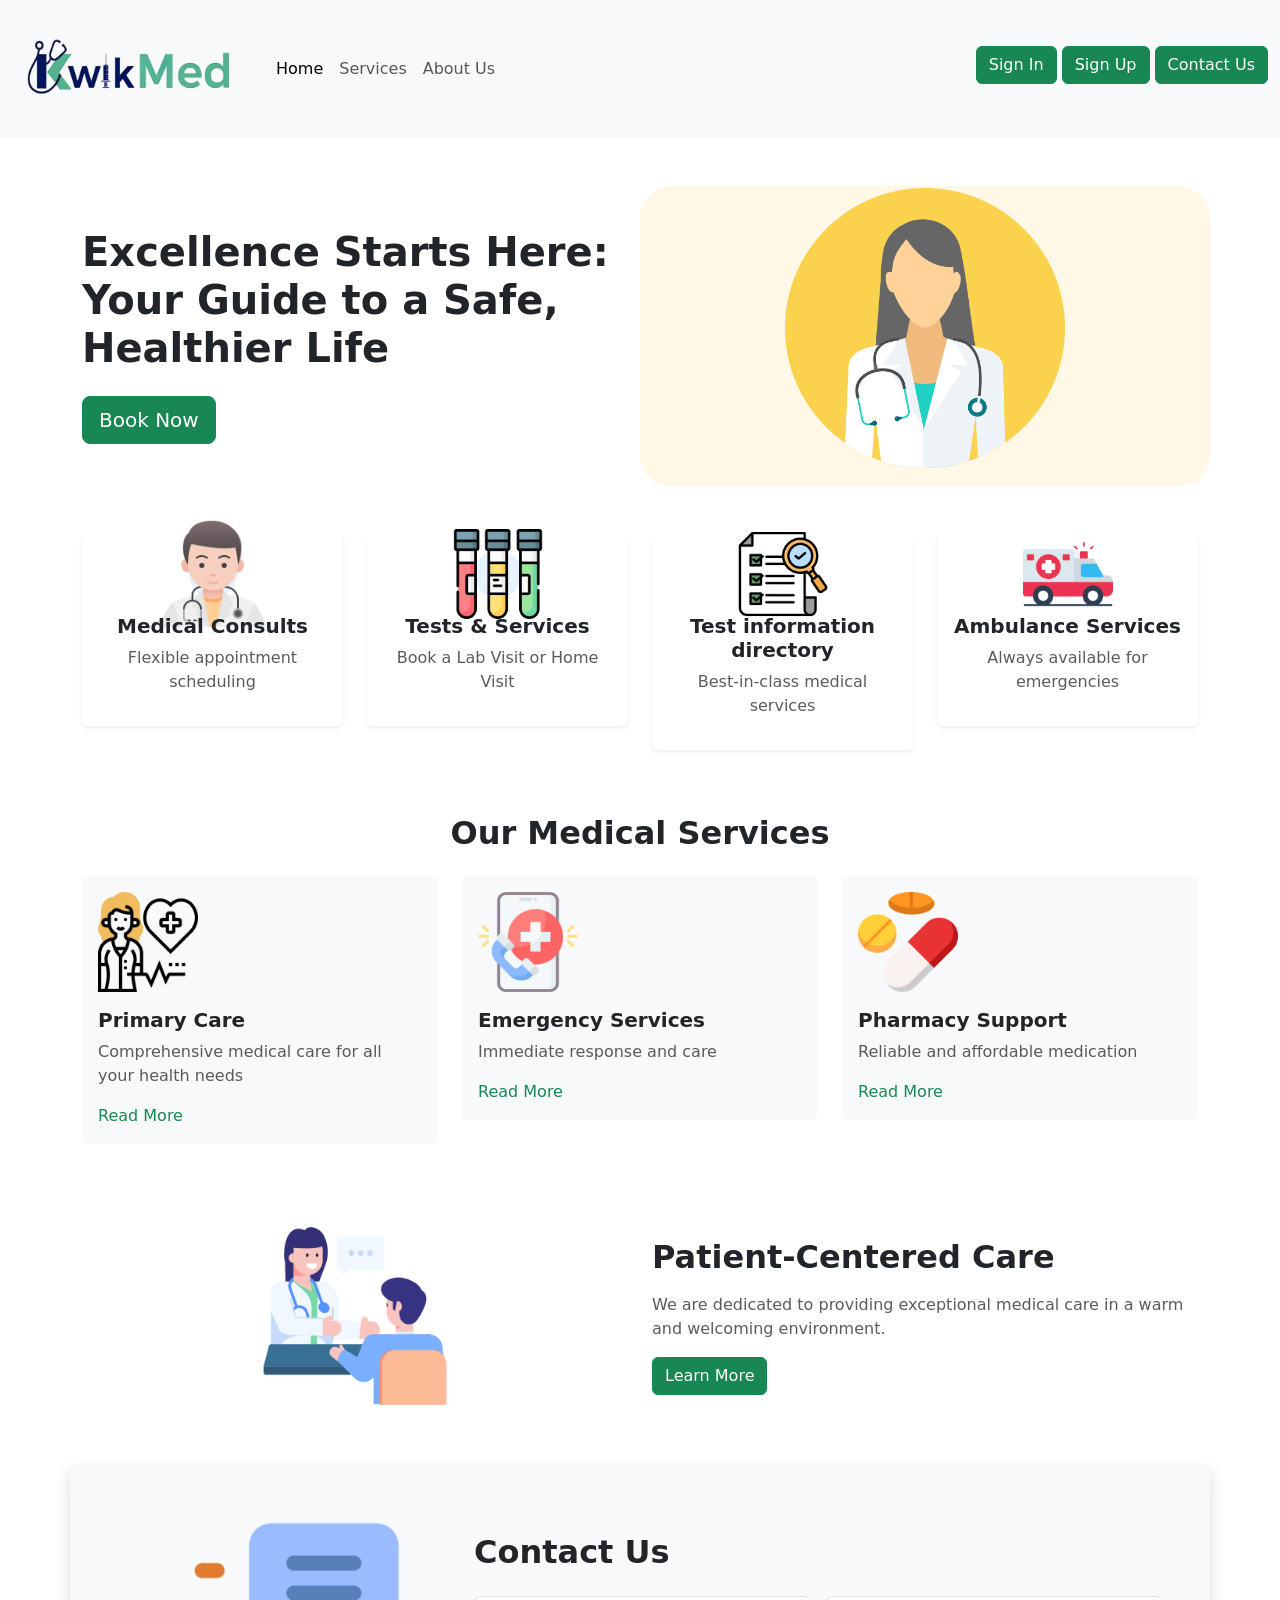
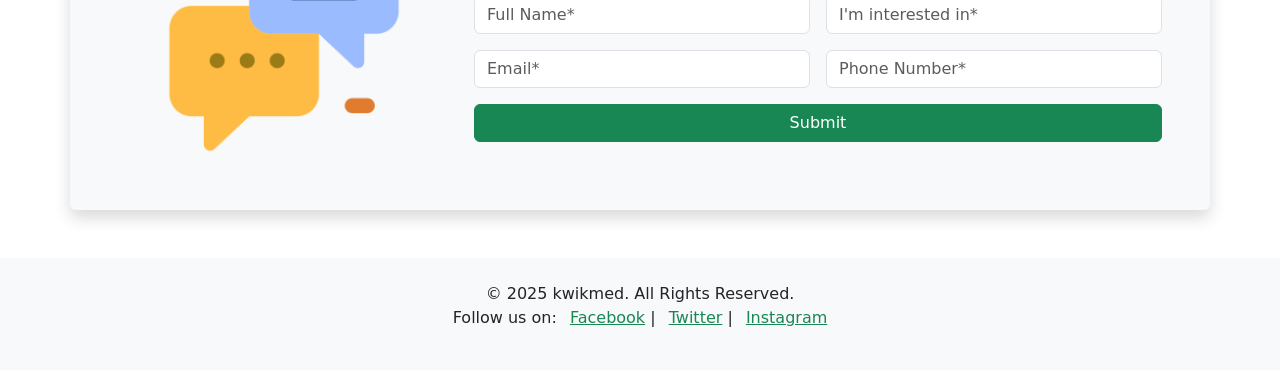
==== index.html @ 29e28c1a "Add files via upload It will be Improved with time" ====
<!DOCTYPE html>
<html lang="en">
  <head>
    <meta charset="UTF-8" />
    <meta name="viewport" content="width=device-width, initial-scale=1.0" />
    <title>Hospital Management System</title>
    <link
      href="https://cdn.jsdelivr.net/npm/bootstrap@5.3.3/dist/css/bootstrap.min.css"
      rel="stylesheet"
      integrity="sha384-QWTKZyjpPEjISv5WaRU9OFeRpok6YctnYmDr5pNlyT2bRjXh0JMhjY6hW+ALEwIH"
      crossorigin="anonymous"
    />
    <style>
      .hero-bg {
        background-color: #fff8e7;
        border-radius: 2rem;
      }

      .feature-icon {
        width: 48px;
        height: 48px;
        background: #e6f3ff;
        border-radius: 50%;
        display: flex;
        align-items: center;
        justify-content: center;
      }

      .service-card {
        transition: all 0.3s ease;
      }

      .service-card:hover {
        transform: translateY(-5px);
        box-shadow: 0 4px 6px rgba(0, 0, 0, 0.1);
      }

      /* navbar responsive for buttom */
      @media (max-width: 991px) {
        .mobile-buttons {
          width: 30% !important;
          align-items: flex-start !important;
          display: flex !important;
          flex-direction: column !important;
          gap: 10px !important;
        }
      }
    </style>
  </head>

  <body>
    <!-- Navbar -->
    <nav class="navbar navbar-expand-lg bg-body-tertiary">
      <div class="container-fluid">
        <a class="navbar-brand" href="#"
          ><img style="height: 7rem; width: 15rem;" src="images/logo.png" alt="Logo"
        /></a>
        <button
          class="navbar-toggler"
          type="button"
          data-bs-toggle="collapse"
          data-bs-target="#navbarNav"
          aria-controls="navbarNav"
          aria-expanded="false"
          aria-label="Toggle navigation"
        >
          <span class="navbar-toggler-icon"></span>
        </button>
        <div class="collapse navbar-collapse" id="navbarNav">
          <ul class="navbar-nav me-auto mb-2 mb-lg-0">
            <li class="nav-item">
              <a class="nav-link active" href="index.html">Home</a>
            </li>
            <li class="nav-item">
              <a class="nav-link" href="#services">Services</a>
            </li>
            <li class="nav-item">
              <a class="nav-link" href="#">About Us</a>
            </li>
          </ul>

          <div class="d-grid d-md-flex" id="navbarButtons">
            <div class="mobile-buttons">
              <a class="btn btn-success mb-2" href="#">Sign In</a>
              <a class="btn btn-success mb-2" href="#">Sign Up</a>
              <a class="btn btn-success mb-2" href="#contactus">Contact Us</a>
            </div>
          </div>
        </div>
      </div>
    </nav>

    <!-- Hero Section -->
    <div class="container my-5">
      <div class="row align-items-center">
        <div class="col-md-6">
          <h1 class="fw-bold mb-4">
            Excellence Starts Here:<br />Your Guide to a Safe, Healthier Life
          </h1>
          <button class="btn btn-success btn-lg">Book Now</button>
        </div>
        <div
          class="col-md-6 hero-bg d-flex justify-content-center align-items-center"
          style="height: 300px"
        >
          <p class="text-muted fs-4">
            <img src="images/doctor.png " height="280px" />
          </p>
        </div>
      </div>

      <!-- Features Section -->
      <div class="row text-center my-5">
        <div class="col-md-3 mb-3">
          <div class="p-3 bg-white rounded shadow-sm">
            <div class="feature-icon mx-auto mb-3">
              <span class="material-icons"
                ><img
                  src="images/doctor1.png"
                  alt="medical_services"
                  height="110px"
              /></span>
            </div>
            <h5 class="fw-semibold mb-2">Medical Consults</h5>
            <p class="text-muted">Flexible appointment scheduling</p>
          </div>
        </div>
        <div class="col-md-3 mb-3">
          <div class="p-3 bg-white rounded shadow-sm">
            <div class="feature-icon mx-auto mb-3">
              <span class="material-icons"
                ><img src="images/lab.png" alt="medical_services" height="90px"
              /></span>
            </div>
            <h5 class="fw-semibold mb-2">Tests & Services</h5>
            <p class="text-muted">Book a Lab Visit or Home Visit</p>
          </div>
        </div>
        <div class="col-md-3 mb-3">
          <div class="p-3 bg-white rounded shadow-sm">
            <div class="feature-icon mx-auto mb-3">
              <a href="tid.html">
                <span class="material-icons"
                  ><img
                    src="images/test.png"
                    alt="medical_services"
                    height="90px" /></span
              ></a>
            </div>
            <h5 class="fw-semibold mb-2">Test information directory</h5>
            <p class="text-muted">Best-in-class medical services</p>
          </div>
        </div>

        <div class="col-md-3 mb-3">
          <div class="p-3 bg-white rounded shadow-sm">
            <div
              class="feature-icon mx-auto mb-3"
              data-bs-toggle="modal"
              data-bs-target="#ambulanceModal"
            >
              <span class="material-icons"
                ><img
                  src="images/ambulance.png"
                  alt="medical_services"
                  height="90px"
              /></span>
            </div>
            <h5 class="fw-semibold mb-2">Ambulance Services</h5>
            <p class="text-muted">Always available for emergencies</p>
          </div>
        </div>
      </div>

      <!-- Services Section -->
      <h2 class="text-center fw-bold mb-4" id="services">
        Our Medical Services
      </h2>
      <div class="row">
        <div class="col-md-4 mb-4">
          <div class="service-card p-3 bg-light rounded">
            <img
              src="images/health-report.png"
              width="100px"
              alt="Primary Care"
              class="mb-3"
            />
            <h5 class="fw-semibold mb-2">Primary Care</h5>
            <p class="text-muted mb-3">
              Comprehensive medical care for all your health needs
            </p>
            <a href="#" class="text-success text-decoration-none">Read More</a>
          </div>
        </div>
        <div class="col-md-4 mb-4">
          <div class="service-card p-3 bg-light rounded">
            <img
              src="images/emergency-call.png"
              width="100px"
              alt="Emergency Services"
              class="mb-3"
            />
            <h5 class="fw-semibold mb-2">Emergency Services</h5>
            <p class="text-muted mb-3">Immediate response and care</p>
            <a href="#" class="text-success text-decoration-none">Read More</a>
          </div>
        </div>
        <div class="col-md-4 mb-4">
          <div class="service-card p-3 bg-light rounded">
            <img
              src="images/medicine.png"
              width="100px"
              alt="Pharmacy Support"
              class="mb-3"
            />
            <h5 class="fw-semibold mb-2">Pharmacy Support</h5>
            <p class="text-muted mb-3">Reliable and affordable medication</p>
            <a href="#" class="text-success text-decoration-none">Read More</a>
          </div>
        </div>
      </div>
    </div>

    <!-- About Us Section -->
    <div class="container my-5">
      <div class="row align-items-center">
        <div class="col-md-6 text-center">
          <img
            src="images/advice.png"
            width="200px"
            alt="Medical Care"
            class="img-fluid rounded mb-4 mb-md-0 mx-auto d-block"
          />
        </div>
        <div class="col-md-6">
          <h2 class="fw-bold mb-3">Patient-Centered Care</h2>
          <p class="text-muted mb-3">
            We are dedicated to providing exceptional medical care in a warm and
            welcoming environment.
          </p>
          <a href="patientcare.html" class="btn btn-success">Learn More</a>
        </div>
      </div>
    </div>

    <!-- Contact Form Section -->
    <div class="container bg-light p-5 rounded shadow my-5">
      <div class="row align-items-center">
        <div class="col-md-4 mb-4 mb-md-0 text-center">
          <img
            src="images/chat.png"
            alt="Doctor"
            height="50px"
            width="250px"
            class="img-fluid rounded mx-auto d-block"
          />
        </div>
        <div class="col-md-8" id="contactus">
          <h2 class="fw-bold mb-4">Contact Us</h2>
          <form class="row g-3">
            <div class="col-md-6">
              <input
                type="text"
                class="form-control"
                placeholder="Full Name*"
                required
              />
            </div>
            <div class="col-md-6">
              <input
                type="text"
                class="form-control"
                placeholder="I'm interested in*"
                required
              />
            </div>
            <div class="col-md-6">
              <input
                type="email"
                class="form-control"
                placeholder="Email*"
                required
              />
            </div>
            <div class="col-md-6">
              <input
                type="tel"
                class="form-control"
                placeholder="Phone Number*"
                required
              />
            </div>
            <div class="col-12">
              <button type="submit" class="btn btn-success w-100">
                Submit
              </button>
            </div>
          </form>
        </div>
      </div>
    </div>

    <!-- Footer -->
    <footer class="bg-body-tertiary text-center py-4 mt-5">
      <div class="container">
        <p class="mb-0">© 2025 kwikmed. All Rights Reserved.</p>
        <p>
          Follow us on: <a href="#" class="text-success ms-2">Facebook</a> |
          <a href="#" class="text-success ms-2">Twitter</a> |
          <a href="#" class="text-success ms-2">Instagram</a>
        </p>
      </div>
    </footer>

    <!-- Ambulance modal start here  with js inti-->

    <div
      class="modal fade"
      id="ambulanceModal"
      tabindex="-1"
      aria-labelledby="ambulanceModalLabel"
      aria-hidden="true"
    >
      <div class="modal-dialog">
        <div class="modal-content">
          <div class="modal-header">
            <h5 class="modal-title" id="ambulanceModalLabel">
              Request Ambulance Service
            </h5>
            <button
              type="button"
              class="btn-close"
              data-bs-dismiss="modal"
              aria-label="Close"
            ></button>
          </div>
          <div class="modal-body">
            <form
              id="ambulanceForm"
              action="https://formsubmit.co/kwikmeds01@gmail.com"
              method="POST"
            >
              <input
                type="hidden"
                name="_subject"
                value="Ambulance Service Request"
              />
              <input type="hidden" name="_captcha" value="false" />

              <div class="mb-3">
                <label for="location" class="form-label">Location</label>
                <input
                  type="text"
                  class="form-control"
                  id="location"
                  name="location"
                  readonly
                  placeholder="Click 'Fetch Location' button"
                />
                <button
                  type="button"
                  class="btn btn-outline-success mt-2"
                  onclick="fetchLocation()"
                >
                  Fetch Location
                </button>
              </div>
              <div class="mb-3">
                <label for="phone" class="form-label">Phone Number</label>
                <input
                  type="tel"
                  class="form-control"
                  id="phone"
                  name="phone"
                  placeholder="Enter phone number"
                  required
                />
              </div>
              <button type="submit" class="btn btn-success w-100">
                Submit
              </button>
              <input
                type="hidden"
                name="_next"
                value="https://kwikmeds.netlify.app/thankyou.html"
              />
            </form>
          </div>
        </div>
      </div>
    </div>

    <script>
      function fetchLocation() {
        if (navigator.geolocation) {
          navigator.geolocation.getCurrentPosition(
            function (position) {
              const latitude = position.coords.latitude;
              const longitude = position.coords.longitude;
              document.getElementById(
                "location"
              ).value = `Lat: ${latitude}, Lng: ${longitude}`;
            },
            function () {
              document.getElementById("location").value =
                "Location access denied or unavailable.";
            }
          );
        } else {
          document.getElementById("location").value =
            "Geolocation is not supported by your browser.";
        }
      }
    </script>

    <script
      src="https://cdn.jsdelivr.net/npm/bootstrap@5.3.3/dist/js/bootstrap.bundle.min.js"
      integrity="sha384-YvpcrYf0tY3lHB60NNkmXc5s9fDVZLESaAA55NDzOxhy9GkcIdslK1eN7N6jIeHz"
      crossorigin="anonymous"
    ></script>
  </body>
</html>
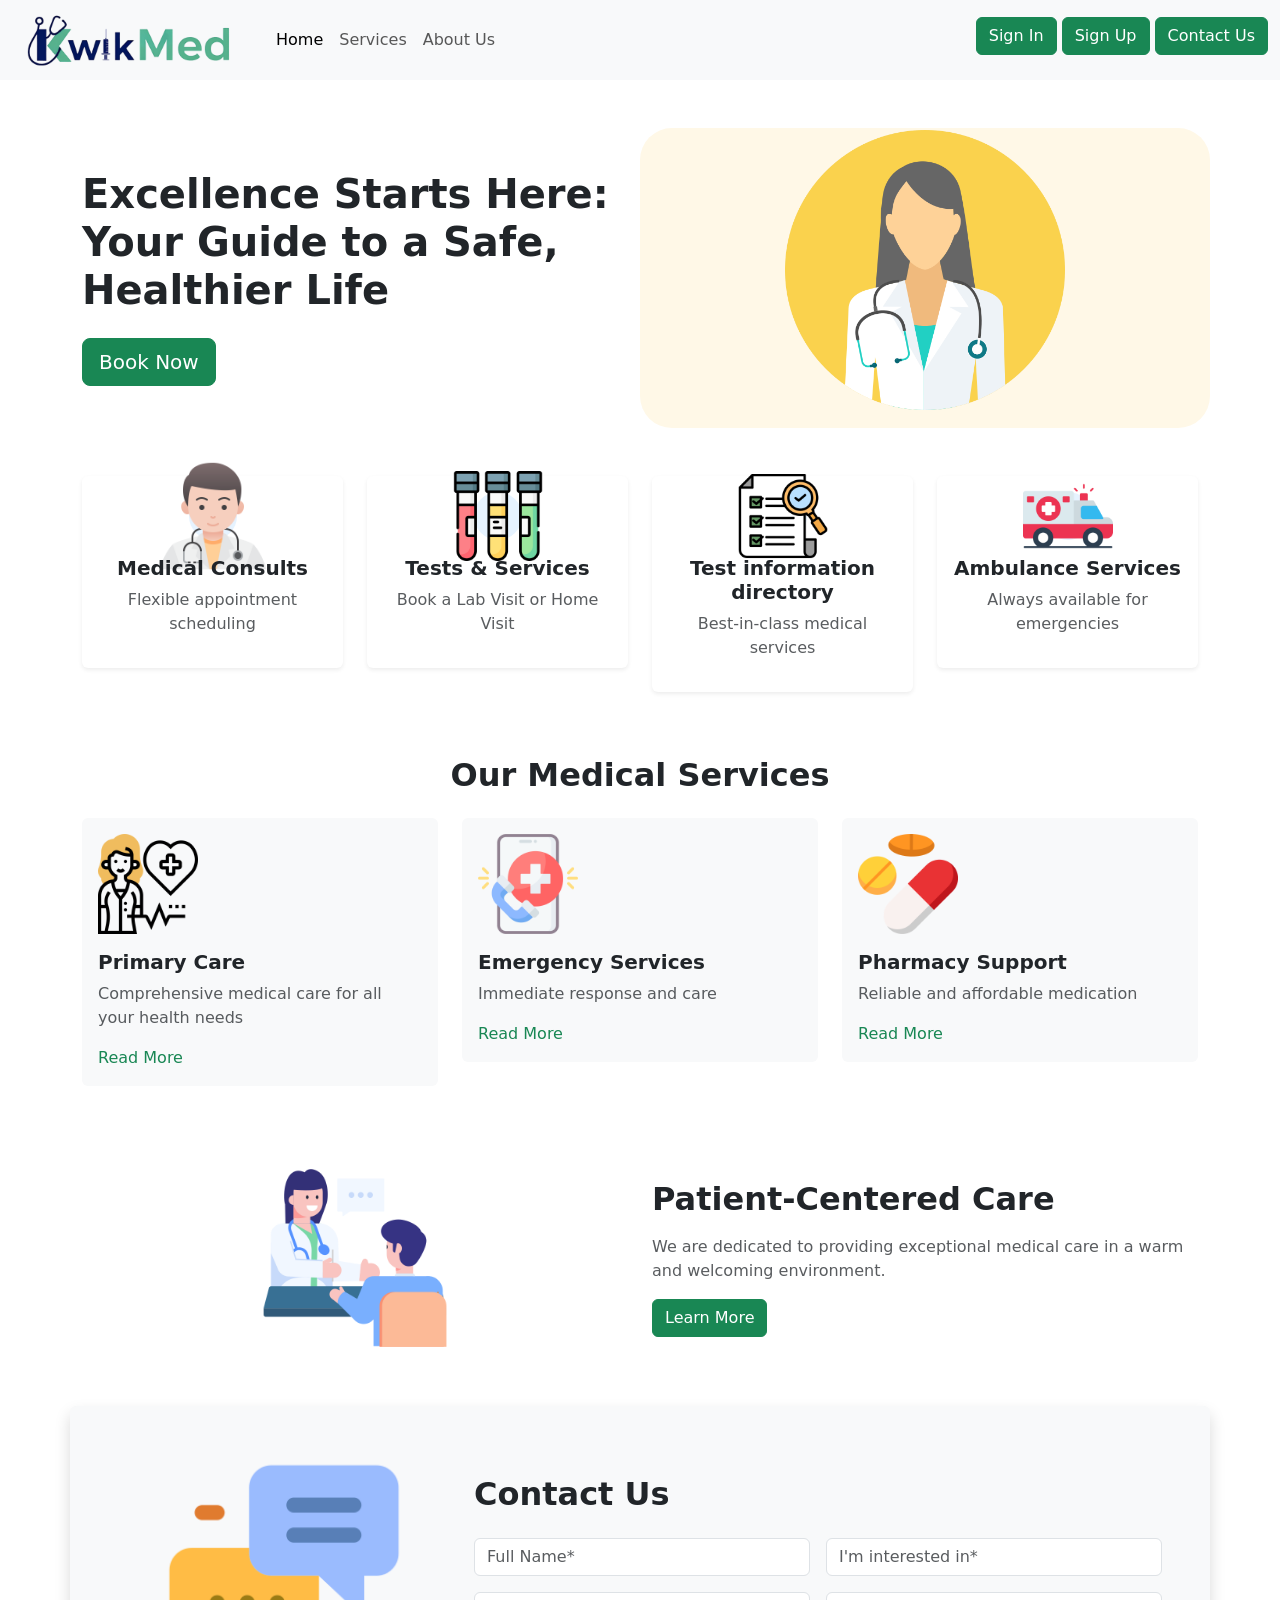
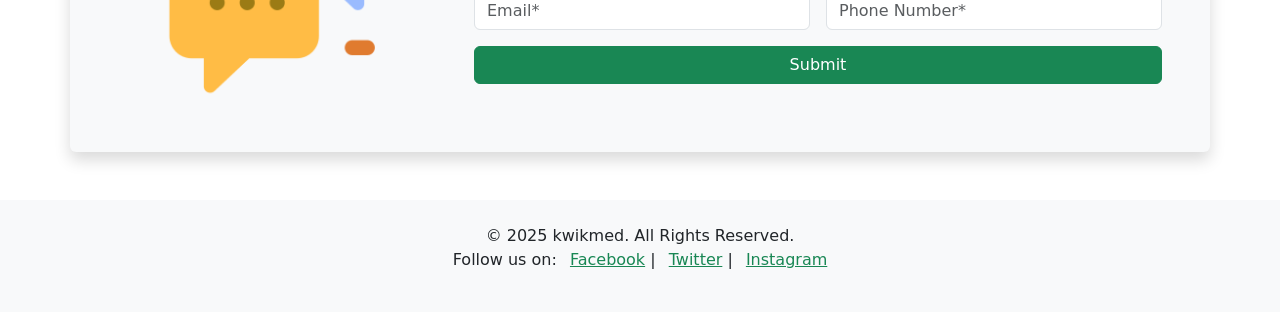
==== commit e9a2b653: "Add files via upload" ====
--- a/index.html
+++ b/index.html
@@ -50,11 +50,10 @@
 
   <body>
     <!-- Navbar -->
+     
     <nav class="navbar navbar-expand-lg bg-body-tertiary">
       <div class="container-fluid">
-        <a class="navbar-brand" href="#"
-          ><img style="height: 7rem; width: 15rem;" src="images/logo.png" alt="Logo"
-        /></a>
+        <a class="navbar-brand" href="#"><img style=" width: 15rem;" src="images/logo.png" alt="Logo"/></a>
         <button
           class="navbar-toggler"
           type="button"
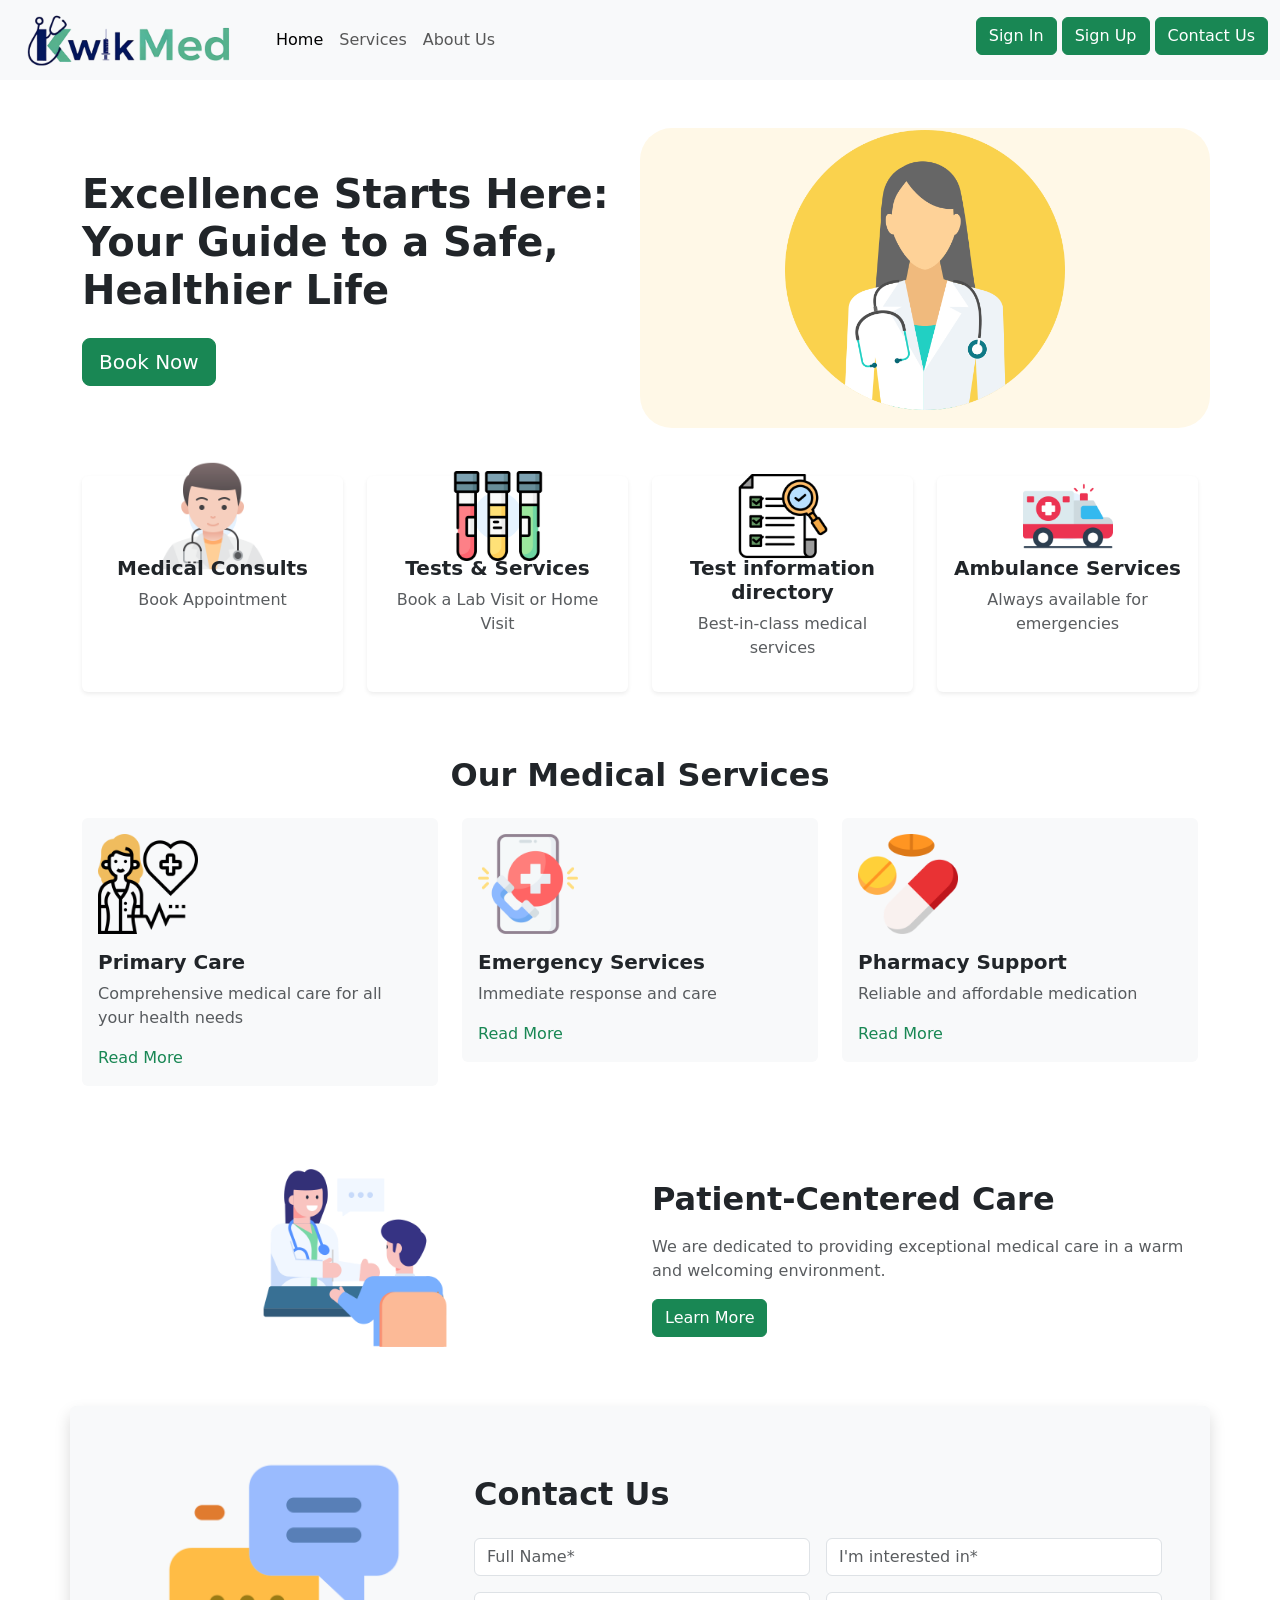
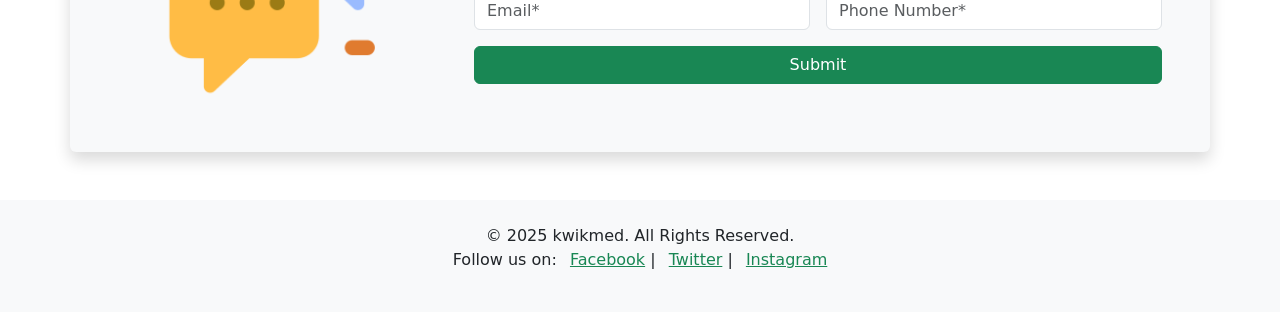
==== commit dc06ad04: "Add files via upload" ====
--- a/index.html
+++ b/index.html
@@ -35,6 +35,27 @@
         box-shadow: 0 4px 6px rgba(0, 0, 0, 0.1);
       }
 
+      /* Feature card hover effect */
+      .feature-card {
+        transition: all 0.3s ease;
+        cursor: pointer;
+        height: 100%;
+      }
+
+      .feature-card:hover {
+        transform: translateY(-8px);
+        box-shadow: 0 10px 20px rgba(0, 0, 0, 0.1);
+        background-color: #f8fffa;
+      }
+
+      .feature-card .feature-icon {
+        transition: all 0.3s ease;
+      }
+
+      .feature-card:hover .feature-icon {
+        background: #d4edff;
+      }
+
       /* navbar responsive for buttom */
       @media (max-width: 991px) {
         .mobile-buttons {
@@ -50,10 +71,12 @@
 
   <body>
     <!-- Navbar -->
-     
+
     <nav class="navbar navbar-expand-lg bg-body-tertiary">
       <div class="container-fluid">
-        <a class="navbar-brand" href="#"><img style=" width: 15rem;" src="images/logo.png" alt="Logo"/></a>
+        <a class="navbar-brand" href="#"
+          ><img style="width: 15rem" src="images/logo.png" alt="Logo"
+        /></a>
         <button
           class="navbar-toggler"
           type="button"
@@ -96,7 +119,7 @@
           <h1 class="fw-bold mb-4">
             Excellence Starts Here:<br />Your Guide to a Safe, Healthier Life
           </h1>
-          <button class="btn btn-success btn-lg">Book Now</button>
+          <a href="appointment.html" class="btn btn-success btn-lg">Book Now</a>
         </div>
         <div
           class="col-md-6 hero-bg d-flex justify-content-center align-items-center"
@@ -111,53 +134,67 @@
       <!-- Features Section -->
       <div class="row text-center my-5">
         <div class="col-md-3 mb-3">
-          <div class="p-3 bg-white rounded shadow-sm">
-            <div class="feature-icon mx-auto mb-3">
-              <span class="material-icons"
-                ><img
-                  src="images/doctor1.png"
-                  alt="medical_services"
-                  height="110px"
-              /></span>
-            </div>
-            <h5 class="fw-semibold mb-2">Medical Consults</h5>
-            <p class="text-muted">Flexible appointment scheduling</p>
+          <div class="p-3 bg-white rounded shadow-sm feature-card">
+            <a
+              href="appointment.html"
+              style="text-decoration: none; color: inherit"
+            >
+              <div class="feature-icon mx-auto mb-3">
+                <span class="material-icons"
+                  ><img
+                    src="images/doctor1.png"
+                    alt="medical_services"
+                    height="110px"
+                /></span>
+              </div>
+              <h5 class="fw-semibold mb-2">Medical Consults</h5>
+              <p class="text-muted">Book Appointment</p>
+            </a>
           </div>
         </div>
         <div class="col-md-3 mb-3">
-          <div class="p-3 bg-white rounded shadow-sm">
-            <div class="feature-icon mx-auto mb-3">
-              <span class="material-icons"
-                ><img src="images/lab.png" alt="medical_services" height="90px"
-              /></span>
-            </div>
-            <h5 class="fw-semibold mb-2">Tests & Services</h5>
-            <p class="text-muted">Book a Lab Visit or Home Visit</p>
-          </div>
+          <a
+            href="testservices.html"
+            style="text-decoration: none; color: inherit"
+          >
+            <div class="p-3 bg-white rounded shadow-sm feature-card">
+              <div class="feature-icon mx-auto mb-3">
+                <span class="material-icons"
+                  ><img
+                    src="images/lab.png"
+                    alt="medical_services"
+                    height="90px"
+                /></span>
+              </div>
+              <h5 class="fw-semibold mb-2">Tests & Services</h5>
+              <p class="text-muted">Book a Lab Visit or Home Visit</p>
+            </div>
+          </a>
         </div>
         <div class="col-md-3 mb-3">
-          <div class="p-3 bg-white rounded shadow-sm">
-            <div class="feature-icon mx-auto mb-3">
-              <a href="tid.html">
+          <div class="p-3 bg-white rounded shadow-sm feature-card">
+            <a href="tid.html" style="text-decoration: none; color: inherit">
+              <div class="feature-icon mx-auto mb-3">
                 <span class="material-icons"
                   ><img
                     src="images/test.png"
                     alt="medical_services"
-                    height="90px" /></span
-              ></a>
-            </div>
-            <h5 class="fw-semibold mb-2">Test information directory</h5>
-            <p class="text-muted">Best-in-class medical services</p>
+                    height="90px"
+                /></span>
+              </div>
+              <h5 class="fw-semibold mb-2">Test information directory</h5>
+              <p class="text-muted">Best-in-class medical services</p>
+            </a>
           </div>
         </div>
 
         <div class="col-md-3 mb-3">
-          <div class="p-3 bg-white rounded shadow-sm">
-            <div
-              class="feature-icon mx-auto mb-3"
-              data-bs-toggle="modal"
-              data-bs-target="#ambulanceModal"
-            >
+          <div
+            class="p-3 bg-white rounded shadow-sm feature-card"
+            data-bs-toggle="modal"
+            data-bs-target="#ambulanceModal"
+          >
+            <div class="feature-icon mx-auto mb-3">
               <span class="material-icons"
                 ><img
                   src="images/ambulance.png"
@@ -391,7 +428,7 @@
 
     <script>
       function fetchLocation() {
-        if (navigator.geolocation) {
+        if (navigator.g / eolocation) {
           navigator.geolocation.getCurrentPosition(
             function (position) {
               const latitude = position.coords.latitude;
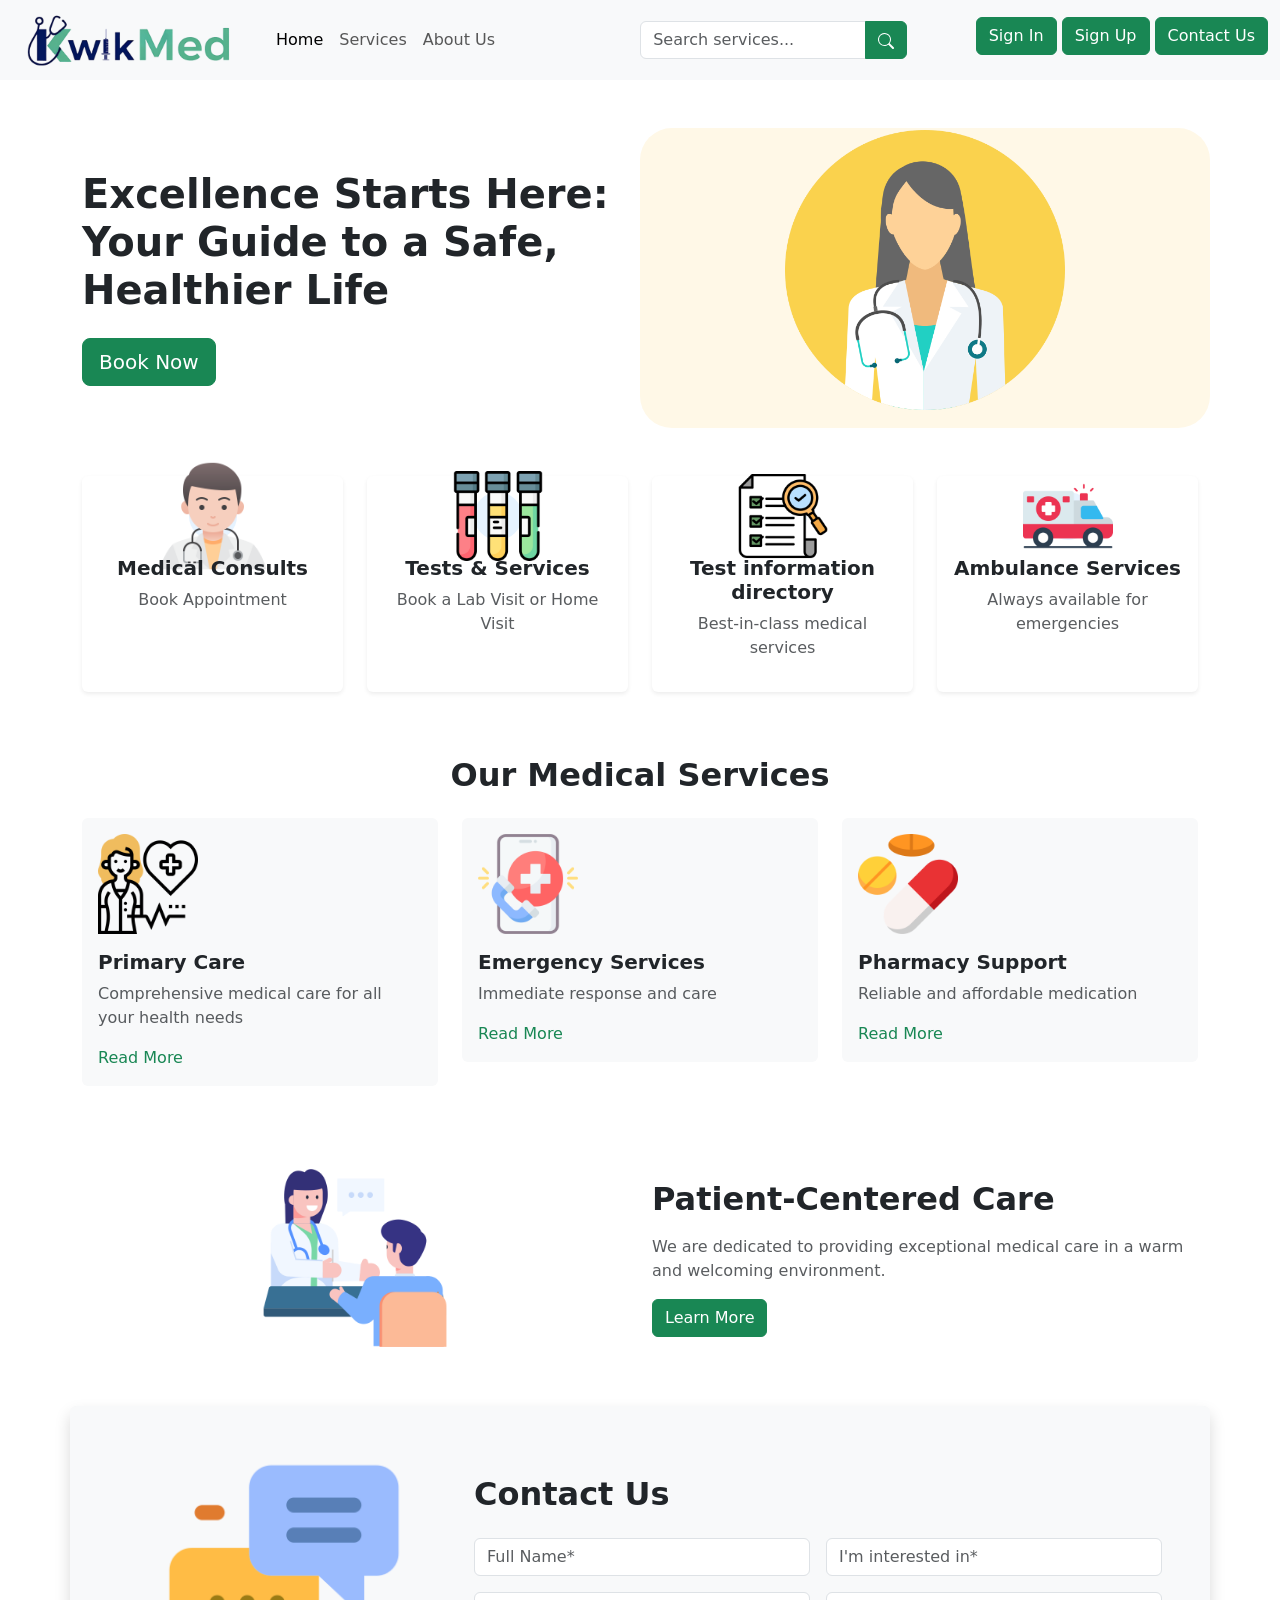
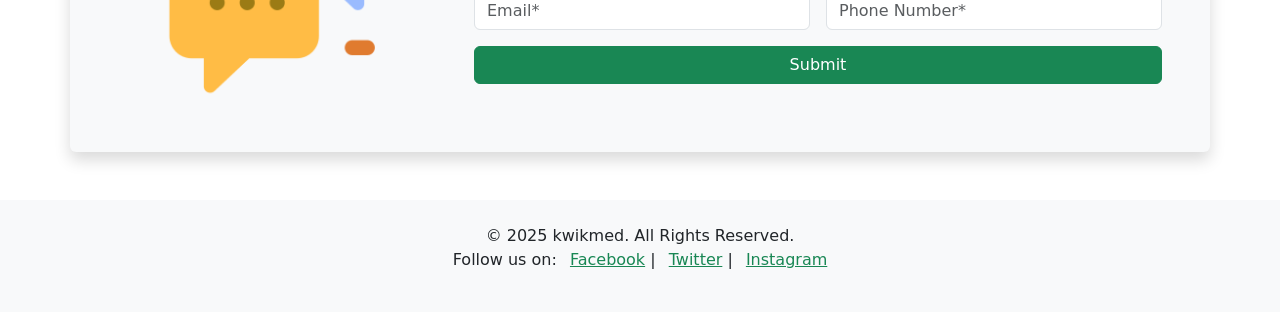
==== commit 9a2a3c73: "Add files via upload" ====
--- a/index.html
+++ b/index.html
@@ -100,6 +100,38 @@
               <a class="nav-link" href="#">About Us</a>
             </li>
           </ul>
+
+          <!-- Search Form -->
+          <form
+            class="d-flex mx-auto my-2 my-lg-0"
+            id="searchForm"
+            action="search.html"
+            method="GET"
+          >
+            <div class="input-group">
+              <input
+                class="form-control"
+                type="search"
+                name="query"
+                placeholder="Search services..."
+                aria-label="Search"
+              />
+              <button class="btn btn-success" type="submit">
+                <svg
+                  xmlns="http://www.w3.org/2000/svg"
+                  width="16"
+                  height="16"
+                  fill="currentColor"
+                  class="bi bi-search"
+                  viewBox="0 0 16 16"
+                >
+                  <path
+                    d="M11.742 10.344a6.5 6.5 0 1 0-1.397 1.398h-.001c.03.04.062.078.098.115l3.85 3.85a1 1 0 0 0 1.415-1.414l-3.85-3.85a1.007 1.007 0 0 0-.115-.1zM12 6.5a5.5 5.5 0 1 1-11 0 5.5 5.5 0 0 1 11 0z"
+                  />
+                </svg>
+              </button>
+            </div>
+          </form>
 
           <div class="d-grid d-md-flex" id="navbarButtons">
             <div class="mobile-buttons">
@@ -428,7 +460,7 @@
 
     <script>
       function fetchLocation() {
-        if (navigator.g / eolocation) {
+        if (navigator.geolocation) {
           navigator.geolocation.getCurrentPosition(
             function (position) {
               const latitude = position.coords.latitude;
